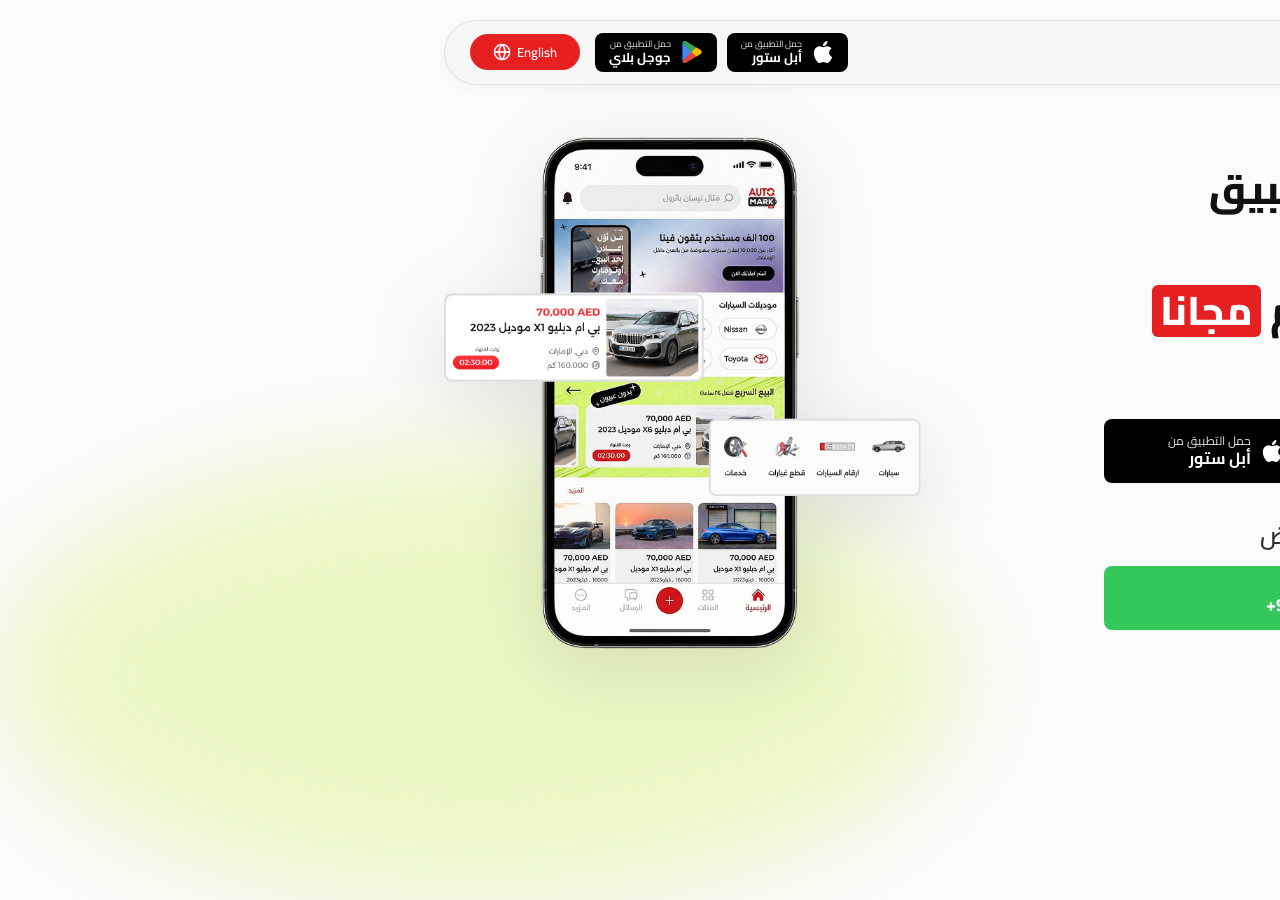
==== index.html @ 27176b1c "Landing-finsh" ====
<!doctype html>
<html lang="ar" dir="rtl">
  <head>
    <meta charset="UTF-8" />
    <meta name="viewport" content="width=device-width, initial-scale=1.0" />
    <title>Auto-Mark Landing Page</title>
    <link rel="preconnect" href="https://fonts.googleapis.com" />
    <link rel="preconnect" href="https://fonts.gstatic.com" crossorigin />
    <link rel="preconnect" href="https://fonts.googleapis.com" />
    <link rel="preconnect" href="https://fonts.gstatic.com" crossorigin />
    <link
      href="https://fonts.googleapis.com/css2?family=Cairo:wght@200..1000&display=swap"
      rel="stylesheet"
    />
    <link rel="stylesheet" href="assets/Css/index.css" />
  </head>
  <body>
    <div class="glow-blob"></div>

    <div class="app-wrapper">
      <!-- <button
        class="lang-switcher lang-switcher-mobile hide-on-desktop"
        onclick="toggleLanguage()"
      >
        <span id="lang-text" class="lang-text" data-ar="English" data-en="عربي"
          >English</span
        >
        <img src="assets/Icons/Encapsulated Group.svg" alt="Language Icon" />
      </button> -->
      <header class="navbar fade-in-down">
        <div class="nav-brand-container">
          <div class="nav-brand">
            <img
              src="assets/Images/Logo.png"
              alt="Auto-Mark Logo"
              class="brand-logo"
            />
          </div>

          <div class="nav-brand-text hide-on-mobile">
            <span class="text1 lang-text" data-ar="تطبيق" data-en="App"
              >تطبيق</span
            >
            <span class="text2 lang-text" data-ar="اوتومارك" data-en="AutoMark">
              اوتومارك
            </span>
          </div>
        </div>
        <div class="nav-actions">
          <div class="nav-store-btns">
            <a
              href="https://apps.apple.com/eg/app/automark-%D8%A7%D9%88%D8%AA%D9%88%D9%85%D8%A7%D8%B1%D9%83/id6473959588?l=ar"
              class="store-btn black-btn apple-btn"
              target="_blank"
            >
              <img
                src="assets/Icons/Apple.svg"
                alt="Apple Store"
                class="store-icon"
              />
              <div class="store-btn-text">
                <span
                  class="small-text lang-text"
                  data-ar="حمل التطبيق من"
                  data-en="Download on the"
                  >حمل التطبيق من</span
                >
                <span
                  class="large-text lang-text"
                  data-ar="أبل ستور"
                  data-en="App Store"
                  >أبل ستور</span
                >
              </div>
            </a>
            <a
              href="https://play.google.com/store/apps/details?id=com.secItDevelopers.auto_mark_app"
              class="store-btn black-btn google-btn"
              target="_blank"
            >
              <img
                src="assets/Icons/Playstore.svg"
                alt="Google Play"
                class="store-icon"
              />
              <div class="store-btn-text">
                <span
                  class="small-text lang-text"
                  data-ar="حمل التطبيق من"
                  data-en="GET IT ON"
                  >حمل التطبيق من</span
                >
                <span
                  class="large-text lang-text"
                  data-ar="جوجل بلاي"
                  data-en="Google Play"
                  >جوجل بلاي</span
                >
              </div>
            </a>
          </div>
          <div class="lang-switcher-container">
            <button class="lang-switcher" onclick="toggleLanguage()">
              <span class="lang-switcher-text">English</span>
              <img
                src="assets/Icons/globe.png"
                alt="Language Icon"
                class="lang-switcher-icon"
              />
            </button>
          </div>
        </div>
      </header>

      <main class="hero">
        <div class="hero-text-content">
          <h1 class="hero-title fade-in-up delay-1">
            <span
              class="lang-text"
              data-ar="انشر إعلانك في تطبيق أوتومارك"
              data-en="Post your ad on AutoMark"
              >انشر إعلانك في تطبيق أوتومارك</span
            >
            <br />
            <span
              class="lang-text"
              data-ar="وينزل في أنستجرام "
              data-en="and get it shared on Instagram for "
              >وينزل في أنستجرام
            </span>
            <span class="highlight lang-text" data-ar="مجانا" data-en="free"
              >مجانا</span
            >
          </h1>

          <div class="dealer-section">
            <p
              class="dealer-text lang-text fade-in-up delay-4"
              data-ar="حمل التطبيق الان"
              data-en="Download the app now"
            >
              حمل التطبيق الان
            </p>

            <div class="hero-store-btns fade-in-up delay-3">
              <a
                href="https://apps.apple.com/eg/app/automark-%D8%A7%D9%88%D8%AA%D9%88%D9%85%D8%A7%D8%B1%D9%83/id6473959588?l=ar"
                class="store-btn hero-store-btn black-btn apple-btn"
                target="_blank"
              >
                <img
                  src="assets/Icons/Apple.svg"
                  alt="Apple Store"
                  class="store-icon"
                />
                <div class="store-btn-text">
                  <span
                    class="small-text lang-text"
                    data-ar="حمل التطبيق من"
                    data-en="Download on the"
                    >حمل التطبيق من</span
                  >
                  <span
                    class="large-text lang-text"
                    data-ar="أبل ستور"
                    data-en="App Store"
                    >أبل ستور</span
                  >
                </div>
              </a>
              <a
                href="https://play.google.com/store/apps/details?id=com.secItDevelopers.auto_mark_app"
                class="store-btn hero-store-btn black-btn google-btn"
                target="_blank"
              >
                <img
                  src="assets/Icons/Playstore.svg"
                  alt="Google Play"
                  class="store-icon"
                />
                <div class="store-btn-text">
                  <span
                    class="small-text lang-text"
                    data-ar="حمل التطبيق من"
                    data-en="GET IT ON"
                    >حمل التطبيق من</span
                  >
                  <span
                    class="large-text lang-text"
                    data-ar="جوجل بلاي"
                    data-en="Google Play"
                    >جوجل بلاي</span
                  >
                </div>
              </a>
            </div>
          </div>

          <div class="dealer-section">
            <p
              class="dealer-text lang-text fade-in-up delay-4"
              data-ar="وللاشتراك في باقة التجار والمعارض"
              data-en="To subscribe to the dealers and showrooms"
            >
              وللاشتراك في باقة التجار والمعارض
            </p>

            <a
              href="https://wa.me/971543322210"
              class="whatsapp-btn fade-in-up delay-5"
              target="_blank"
            >
              <img
                src="assets/Icons/whatsapp.svg"
                alt="WhatsApp"
                class="wa-icon"
              />
              <div class="store-btn-text wa-text-container">
                <span
                  class="small-text lang-text"
                  data-ar="واتساب فقط"
                  data-en="WhatsApp Only"
                  >واتساب فقط</span
                >
                <span
                  class="large-text lang-text"
                  data-ar="+971 54 332 2210"
                  data-en="+971 54 332 2210"
                  dir="ltr"
                  >+971 54 332 2210</span
                >
              </div>
            </a>
          </div>
        </div>

        <div class="hero-image-container">
          <img
            src="assets/Images/App.png"
            alt="Auto-Mark App"
            class="app-image lang-img"
            data-ar="assets/Images/App.png"
            data-en="assets/Images/App-en.png"
          />
        </div>
      </main>
    </div>

    <script>
      let currentLang = "ar";

      function toggleLanguage() {
        setLanguage(currentLang === "ar" ? "en" : "ar");
      }

      function setLanguage(lang) {
        currentLang = lang;
        document.documentElement.setAttribute("lang", currentLang);
        document.documentElement.setAttribute(
          "dir",
          currentLang === "ar" ? "rtl" : "ltr",
        );

        // Update toggle button text (show the OTHER language name)
        const btnText = document.querySelector(".lang-switcher-text");
        if (btnText) {
          btnText.textContent = currentLang === "ar" ? "English" : "عربي";
        }

        document.querySelectorAll(".lang-text").forEach((el) => {
          el.textContent = el.getAttribute(`data-${currentLang}`);
        });

        document.querySelectorAll(".lang-img").forEach((el) => {
          el.src = el.getAttribute(`data-${currentLang}`);
        });
      }
    </script>
  </body>
</html>
---- assets/Css/index.css ----
* {
  box-sizing: border-box;
  margin: 0;
  padding: 0;
}
body {
  font-family: "Cairo", sans-serif;
  font-optical-sizing: auto;
  font-weight: 400;
  font-style: normal;
  color: #111;
  background-color: #fafbfb;
  position: relative;
  overflow-x: hidden;
  min-height: 100vh;
  /* overflow: hidden; */
}

.glow-blob {
  position: absolute;
  width: 75vw;
  height: 50vh;
  background: #d7f37966;
  bottom: 0;
  z-index: -1;
  border-radius: 50%;
  filter: blur(50px);
}

html[dir="rtl"] .glow-blob {
  left: -30%;
  right: auto;
}
html[dir="ltr"] .glow-blob {
  right: -30%;
  left: auto;
}

.app-wrapper {
  max-width: 1200px;
  margin: 0 auto;
  padding: 20px;
}

/* Navbar */
.navbar {
  display: flex;
  justify-content: space-between;
  align-items: center;
  background: #f6f6f6;
  border: 1px solid #e1e1e1;
  padding: 10px 25px;
  border-radius: 50px;
  box-shadow: 0 4px 15px rgba(0, 0, 0, 0.04);
  margin-bottom: 50px;
}

.nav-brand-container {
  display: flex;
  align-items: center;
  gap: 10px;
}
.nav-brand-text {
  display: flex;
  flex-direction: column;
  align-items: flex-start;
}
.nav-brand-text .text1 {
  font-size: 10px;
  font-weight: 700;
  color: #444;
}
.nav-brand-text .text2 {
  margin-top: -6px;
  font-size: 16px;
  font-weight: 700;
  color: #111;
}

.brand-logo {
  height: 35px;
  width: auto;
  display: block;
}
.nav-actions {
  display: flex;
  align-items: center;
  gap: 15px;
}
.nav-store-btns {
  display: flex;
  gap: 10px;
}
.lang-switcher-container {
  display: flex;
  align-items: center;
}
.lang-switcher {
  display: flex;
  align-items: center;
  justify-content: center;
  gap: 6px;
  background-color: #e62020;
  border: none;
  color: #fff;
  padding: 6px 14px;
  border-radius: 20px;
  cursor: pointer;
  font-family: inherit;
  font-size: 13px;
  font-weight: 600;
  transition: background 0.2s;
  width: 110px;
  height: 36px;
}
.lang-switcher-icon {
  width: 18px;
  height: 18px;
}
.lang-switcher:hover {
  background-color: rgba(230, 32, 32, 0.85);
}
.lang-switcher:focus {
  outline: none;
}

/* Store Buttons */
.store-btn.black-btn {
  background: black;
  color: white;
  display: flex;
  align-items: center;
  padding: 6px 14px;
  border-radius: 8px;
  text-decoration: none;
  gap: 10px;
  transition: transform 0.2s;
}
.store-btn.black-btn:hover {
  transform: translateY(-2px);
}
.store-icon {
  width: 22px;
  height: 22px;
}
.store-btn-text {
  display: flex;
  flex-direction: column;
  align-items: flex-start;
}
.store-btn-text .small-text {
  font-size: 9px;
  line-height: 1.2;
  opacity: 0.9;
}
.store-btn-text .large-text {
  font-size: 13px;
  font-weight: 700;
  line-height: 1.2;
}

/* Hero Section */
.hero {
  display: flex;
  flex-direction: row;
  align-items: center;
  justify-content: space-between;
  gap: 40px;
}
.hero-text-content {
  flex: 1;
  max-width: 500px;
}
.hero-image-container {
  flex: 1;
  display: flex;
  flex-direction: column;
  justify-content: center;
  align-items: flex-end; /* This pushes item to the far side based on dir property (left in RTL, right in LTR) */
  position: relative;
}
.app-image {
  max-width: 100%;
  height: 520px !important;
  object-fit: contain;
  filter: drop-shadow(0 20px 40px rgba(0, 0, 0, 0.1));
  animation: floatImage 4s ease-in-out infinite;
}

@keyframes floatImage {
  0% {
    transform: translateY(0);
  }
  50% {
    transform: translateY(-20px);
  }
  100% {
    transform: translateY(0);
  }
}

.hero-title {
  font-size: 40px;
  font-weight: 800;
  line-height: 1.5;
  margin-bottom: 25px;
  color: #111;
}
.highlight {
  background-color: #e62020;
  color: white;
  padding: 2px 8px;
  border-radius: 6px;
  display: inline-block;
  line-height: 1.2;
  margin-top: 5px;
}
.hero-subtitle {
  font-size: 18px;
  font-weight: 700;
  margin-bottom: 20px;
  color: #222;
}

.dealer-section {
  width: 100%;
}

.hero-store-btns {
  display: flex;
  gap: 15px;
  margin-bottom: 30px;
  width: 100%;
}

/* Specific Store Button Order for Hero based on language visually right/left */

.hero-store-btns .hero-store-btn {
  width: 100%;
  padding: 12px 30px;
  display: flex;
  align-items: center;
  justify-content: center;
  font-size: 20px !important;
  height: 64px;
}

.hero-store-btns .hero-store-btn .store-btn-text .small-text {
  font-size: 12px !important;
}

.hero-store-btns .hero-store-btn .store-btn-text .large-text {
  font-size: 16px !important;
}

.hero-store-btns .apple-btn {
  order: 1;
}
.hero-store-btns .google-btn {
  order: 2;
}
html[dir="rtl"] .hero-store-btns .google-btn {
  order: 1;
}
html[dir="rtl"] .hero-store-btns .apple-btn {
  order: 2;
}

.dealer-text {
  font-size: 24px;
  font-weight: 600;
  margin-bottom: 8px;
  color: #333;
}
.whatsapp-btn {
  display: flex;
  align-items: center;
  justify-content: center;
  background-color: #34c759;
  color: white;
  text-decoration: none;
  padding: 12px 30px;
  border-radius: 8px;
  gap: 10px;
  width: 100%;
  height: 64px;
  transition: background-color 0.2s;
}
.whatsapp-btn:hover {
  background-color: #2eb14e;
}
.wa-icon {
  width: 24px;
  height: 24px;
}

.wa-text-container {
  display: flex;
  flex-direction: column;
  align-items: flex-start;
}
.wa-text-container .small-text {
  font-size: 12px;
  line-height: 1.2;
  opacity: 0.9;
}
.wa-text-container .large-text {
  font-size: 18px;
  font-weight: 800;
  line-height: 1.2;
}

.show-on-mobile {
  display: none;
}

/* Animations */
@keyframes fadeInUp {
  from {
    opacity: 0;
    transform: translateY(20px);
  }
  to {
    opacity: 1;
    transform: translateY(0);
  }
}

.fade-in-up {
  opacity: 0;
  animation: fadeInUp 0.8s ease-out forwards;
}

@keyframes fadeInDown {
  from {
    opacity: 0;
    transform: translateY(-20px);
  }
  to {
    opacity: 1;
    transform: translateY(0);
  }
}

.fade-in-down {
  opacity: 0;
  animation: fadeInDown 0.8s ease-out forwards;
}

.delay-1 {
  animation-delay: 0.2s;
}
.delay-2 {
  animation-delay: 0.4s;
}
.delay-3 {
  animation-delay: 0.6s;
}
.delay-4 {
  animation-delay: 0.8s;
}
.delay-5 {
  animation-delay: 1s;
}

/* Responsiveness for Mobile */
@media (max-width: 850px) {
  .hide-on-mobile {
    display: none !important;
  }
  .show-on-mobile {
    display: flex;
  }

  .app-wrapper {
    display: flex;
    flex-direction: column;
  }

  .nav-actions {
    gap: 8px;
  }

  .lang-switcher {
    font-size: 11px;
    border-radius: 10px;
    width: 85px;
    height: 28px;
    padding: 2px 8px;
    gap: 4px;
  }

  .lang-switcher-icon {
    width: 14px;
    height: 14px;
  }

  .navbar {
    background: #f6f6f6;
    border: 1px solid #e1e1e1;
    padding: 8px 12px;
    border-radius: 12px;
    margin-bottom: 25px;
    box-shadow: 0 4px 15px rgba(0, 0, 0, 0.04);
  }

  .nav-store-btns {
    gap: 6px;
  }

  .nav-store-btns .store-btn.black-btn {
    padding: 6px 8px;
    gap: 5px;
    border-radius: 6px;
  }

  .nav-store-btns .store-icon {
    width: 16px;
    height: 16px;
  }

  .nav-store-btns .store-btn-text .small-text {
    font-size: 6px;
  }

  .nav-store-btns .store-btn-text .large-text {
    font-size: 9px;
  }

  .brand-logo {
    height: 24px;
  }

  .nav-brand-text .text1 {
    font-size: 8px;
  }

  .nav-brand-text .text2 {
    font-size: 11px;
    margin-top: -3px;
  }

  .nav-brand-container {
    gap: 6px;
  }

  .hero {
    flex-direction: column-reverse;
    text-align: center;
    gap: 20px;
  }
  .hero-text-content {
    display: flex;
    flex-direction: column;
    align-items: center;
  }

  .mobile-top-store-btns {
    display: flex;
    gap: 15px;
    margin-bottom: 20px;
    z-index: 10;
    position: relative;
  }

  .hero-title {
    font-size: 22px;
    line-height: 1.5;
  }

  .dealer-text {
    font-size: 16px;
  }

  .hero-store-btns {
    justify-content: center;
    gap: 12px;
    margin-bottom: 10px;
    width: 100%;
  }

  .hero-store-btns .hero-store-btn {
    padding: 13px 20px;
    height: 56px;
    flex: 1;
  }

  .hero-store-btns .hero-store-btn .store-icon {
    width: 22px;
    height: 22px;
  }

  .hero-store-btns .hero-store-btn .store-btn-text .small-text {
    font-size: 9px !important;
  }

  .hero-store-btns .hero-store-btn .store-btn-text .large-text {
    font-size: 13px !important;
  }

  .whatsapp-btn {
    width: 100%;
    max-width: none;
    height: 56px;
    padding: 13px 20px;
    font-size: 16px;
  }

  .wa-text-container .small-text {
    font-size: 9px;
  }

  .wa-text-container .large-text {
    font-size: 18px;
  }

  .glow-blob {
    width: 100vw;
    height: 50vh;
    top: 20%;
    transform: translateY(-50%);
    bottom: 0;
  }
  html[dir="rtl"] .glow-blob {
    left: 50%;
    right: auto;
    transform: translateX(-50%);
  }
  html[dir="ltr"] .glow-blob {
    left: 50%;
    right: auto;
    transform: translateX(-50%);
  }

  .app-image {
    height: 280px !important;
  }
}

@media (min-width: 851px) {
  .hide-on-desktop {
    display: none !important;
  }
}
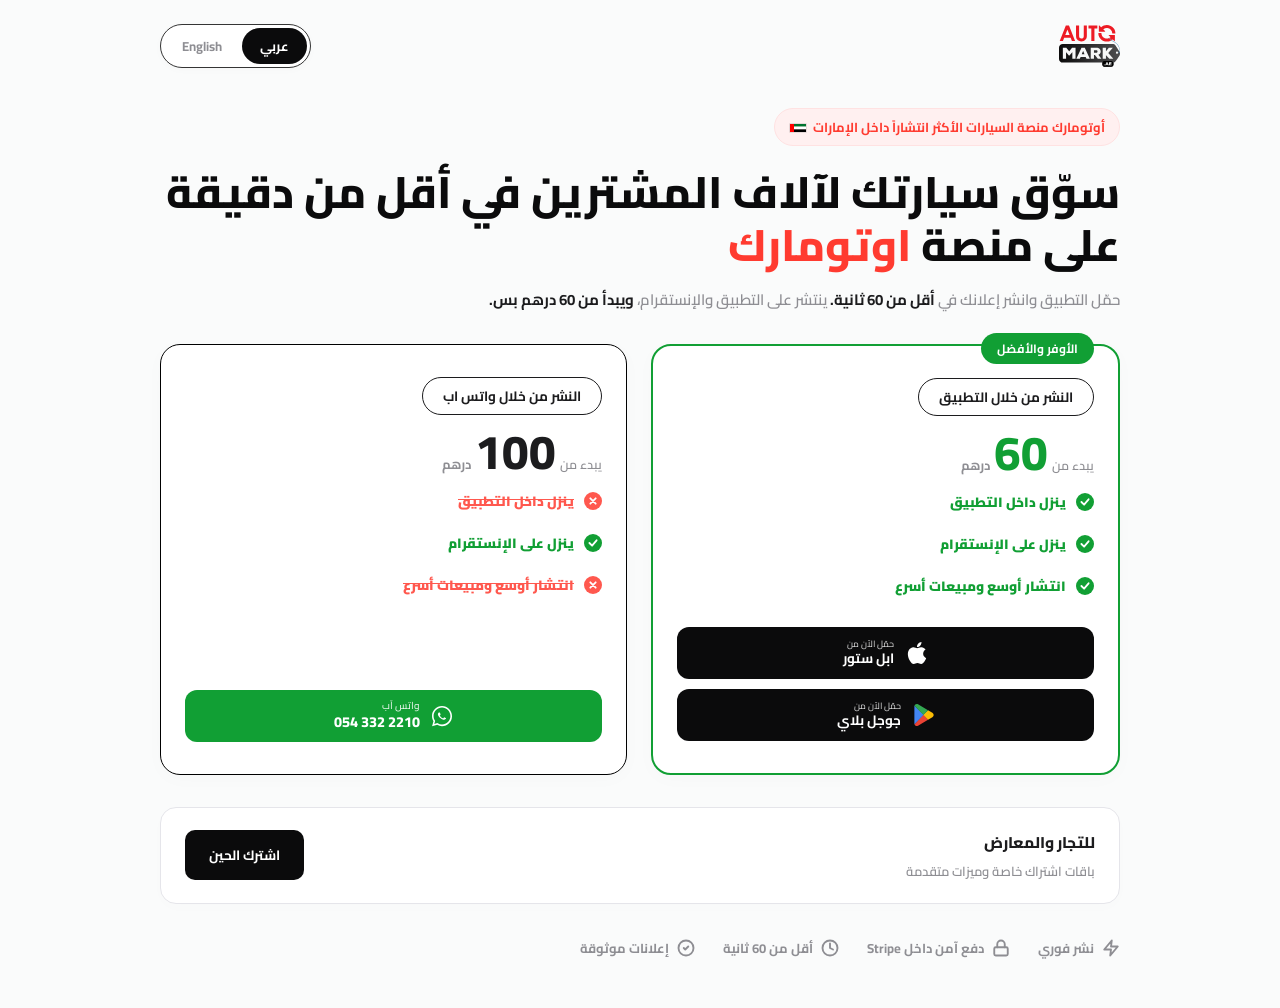
==== commit 72c98239: "New landing Page" ====
--- a/index.html
+++ b/index.html
@@ -1,280 +1,314 @@
 <!doctype html>
 <html lang="ar" dir="rtl">
-  <head>
-    <meta charset="UTF-8" />
-    <meta name="viewport" content="width=device-width, initial-scale=1.0" />
-    <title>Auto-Mark Landing Page</title>
-    <link rel="preconnect" href="https://fonts.googleapis.com" />
-    <link rel="preconnect" href="https://fonts.gstatic.com" crossorigin />
-    <link rel="preconnect" href="https://fonts.googleapis.com" />
-    <link rel="preconnect" href="https://fonts.gstatic.com" crossorigin />
-    <link
-      href="https://fonts.googleapis.com/css2?family=Cairo:wght@200..1000&display=swap"
-      rel="stylesheet"
-    />
-    <link rel="stylesheet" href="assets/Css/index.css" />
-  </head>
-  <body>
-    <div class="glow-blob"></div>
-
-    <div class="app-wrapper">
-      <!-- <button
-        class="lang-switcher lang-switcher-mobile hide-on-desktop"
-        onclick="toggleLanguage()"
-      >
-        <span id="lang-text" class="lang-text" data-ar="English" data-en="عربي"
-          >English</span
-        >
-        <img src="assets/Icons/Encapsulated Group.svg" alt="Language Icon" />
-      </button> -->
-      <header class="navbar fade-in-down">
-        <div class="nav-brand-container">
-          <div class="nav-brand">
-            <img
-              src="assets/Images/Logo.png"
-              alt="Auto-Mark Logo"
-              class="brand-logo"
-            />
-          </div>
-
-          <div class="nav-brand-text hide-on-mobile">
-            <span class="text1 lang-text" data-ar="تطبيق" data-en="App"
-              >تطبيق</span
-            >
-            <span class="text2 lang-text" data-ar="اوتومارك" data-en="AutoMark">
-              اوتومارك
-            </span>
-          </div>
-        </div>
-        <div class="nav-actions">
-          <div class="nav-store-btns">
-            <a
-              href="https://apps.apple.com/eg/app/automark-%D8%A7%D9%88%D8%AA%D9%88%D9%85%D8%A7%D8%B1%D9%83/id6473959588?l=ar"
-              class="store-btn black-btn apple-btn"
-              target="_blank"
-            >
-              <img
-                src="assets/Icons/Apple.svg"
-                alt="Apple Store"
-                class="store-icon"
-              />
+
+<head>
+  <meta charset="UTF-8" />
+  <meta name="viewport" content="width=device-width, initial-scale=1.0" />
+  <title>Auto-Mark Landing Page</title>
+  <link rel="preconnect" href="https://fonts.googleapis.com" />
+  <link rel="preconnect" href="https://fonts.gstatic.com" crossorigin />
+  <link href="https://fonts.googleapis.com/css2?family=Cairo:wght@200..1000&display=swap" rel="stylesheet" />
+  <link rel="stylesheet" href="assets/Css/index.v2.css" />
+</head>
+
+<body>
+  <div class="app-wrapper">
+
+    <!-- Header -->
+    <header class="navbar">
+      <div class="nav-brand">
+        <img src="assets/Icons/logo.svg" alt="Auto-Mark Logo" class="brand-logo" />
+      </div>
+      <div class="lang-switcher-capsule">
+        <button id="btn-ar" class="lang-btn active" onclick="setLanguage('ar')">عربي</button>
+        <button id="btn-en" class="lang-btn" onclick="setLanguage('en')">English</button>
+      </div>
+    </header>
+
+    <!-- Main Content -->
+    <main class="hero">
+      <!-- Tagline Badge -->
+      <div class="tagline-badge">
+        <span class="lang-text" data-ar="أوتومارك منصة السيارات الأكثر انتشاراً داخل الإمارات"
+          data-en="AutoMark: The most popular car platform in the UAE">
+          أوتومارك منصة السيارات الأكثر انتشاراً داخل الإمارات
+        </span>
+        <span class="tagline-emoji"
+          style="display: inline-flex; align-items: center; justify-content: center; width: 18px; height: 10px; margin-top: 1px;">
+          <svg width="18" height="10" viewBox="0 0 20 10" fill="none" xmlns="http://www.w3.org/2000/svg"
+            style="border: 0.5px solid rgba(0,0,0,0.1); border-radius: 1px;">
+            <rect x="0" y="0" width="5" height="10" fill="#FF0000" />
+            <rect x="5" y="0" width="15" height="3.33" fill="#00732F" />
+            <rect x="5" y="3.33" width="15" height="3.34" fill="#FFFFFF" />
+            <rect x="5" y="6.67" width="15" height="3.33" fill="#000000" />
+          </svg>
+        </span>
+
+      </div>
+
+      <!-- Title -->
+      <h1 class="hero-title lang-html"
+        data-ar="سوّق سيارتك لآلاف المشترين في أقل من دقيقة على منصة <span class='highlight'>اوتومارك</span>"
+        data-en="Market your car to thousands of buyers in less than a minute on <span class='highlight'>AutoMark</span>">
+        سوّق سيارتك لآلاف المشترين في أقل من دقيقة على منصة <span class="highlight">اوتومارك</span>
+      </h1>
+
+      <!-- Subtitle -->
+      <p class="hero-subtitle lang-html"
+        data-ar="حمّل التطبيق وانشر إعلانك في <strong>أقل من 60 ثانية.</strong> ينتشر على التطبيق والإنستقرام، <strong>ويبدأ من 60 درهم بس.</strong>"
+        data-en="Download the app and post your ad in <strong>less than 60 seconds.</strong> Shared on the app & Instagram, <strong>starts from only 60 AED.</strong>">
+        حمّل التطبيق وانشر إعلانك في <strong>أقل من 60 ثانية.</strong> ينتشر على التطبيق والإنستقرام، <strong>ويبدأ من
+          60 درهم بس.</strong>
+      </p>
+    </main>
+
+    <!-- Pricing Cards Section -->
+    <section class="cards-container">
+
+      <!-- Pricing Card 1: App Posting -->
+      <div class="pricing-card card-app">
+        <div class="card-badge lang-text" data-ar="الأوفر والأفضل" data-en="Best Value">الأوفر والأفضل</div>
+
+        <div class="card-title-pill lang-text" data-ar="النشر من خلال التطبيق" data-en="Post via App">
+          النشر من خلال التطبيق
+        </div>
+
+        <div class="price-section">
+          <span class="price-starts lang-text" data-ar="يبدء من" data-en="Starts from">يبدء من</span>
+          <span class="price-value price-app">60</span>
+          <span class="price-currency lang-text" data-ar="درهم" data-en="AED">درهم</span>
+        </div>
+
+        <ul class="features-list">
+          <li class="feature-item ">
+            <span class="feature-icon">
+              <svg width="18" height="18" viewBox="0 0 20 20" fill="none" xmlns="http://www.w3.org/2000/svg">
+                <circle cx="10" cy="10" r="10" fill="#119F34" />
+                <path d="M6 10L9 13L14 7" stroke="white" stroke-width="2" stroke-linecap="round"
+                  stroke-linejoin="round" />
+              </svg>
+            </span>
+            <span class="lang-text" data-ar="ينزل داخل التطبيق" data-en="Published inside the app">ينزل داخل
+              التطبيق</span>
+          </li>
+          <li class="feature-item ">
+            <span class="feature-icon">
+              <svg width="18" height="18" viewBox="0 0 20 20" fill="none" xmlns="http://www.w3.org/2000/svg">
+                <circle cx="10" cy="10" r="10" fill="#119F34" />
+                <path d="M6 10L9 13L14 7" stroke="white" stroke-width="2" stroke-linecap="round"
+                  stroke-linejoin="round" />
+              </svg>
+            </span>
+            <span class="lang-text enable" data-ar="ينزل على الإنستقرام" data-en="Shared on Instagram">ينزل
+              على
+              الإنستقرام</span>
+          </li>
+          <li class="feature-item">
+            <span class="feature-icon">
+              <svg width="18" height="18" viewBox="0 0 20 20" fill="none" xmlns="http://www.w3.org/2000/svg">
+                <circle cx="10" cy="10" r="10" fill="#119F34" />
+                <path d="M6 10L9 13L14 7" stroke="white" stroke-width="2" stroke-linecap="round"
+                  stroke-linejoin="round" />
+              </svg>
+            </span>
+            <span class="lang-text" data-ar="انتشار أوسع ومبيعات أسرع" data-en="Wider reach & faster sales">انتشار أوسع
+              ومبيعات أسرع</span>
+          </li>
+        </ul>
+
+        <div class="card-actions">
+          <div class="store-btn-group">
+            <a href="https://apps.apple.com/eg/app/automark-%D8%A7%D9%88%D8%AA%D9%88%D9%85%D8%A7%D8%B1%D9%83/id6473959588?l=ar"
+              class="store-download-btn" target="_blank">
+              <img src="assets/Icons/Apple.svg" alt="Apple Store" class="store-btn-icon" />
               <div class="store-btn-text">
-                <span
-                  class="small-text lang-text"
-                  data-ar="حمل التطبيق من"
-                  data-en="Download on the"
-                  >حمل التطبيق من</span
-                >
-                <span
-                  class="large-text lang-text"
-                  data-ar="أبل ستور"
-                  data-en="App Store"
-                  >أبل ستور</span
-                >
+                <span class="small-text lang-text" data-ar="حمّل الآن من" data-en="Download on the">حمّل الآن من</span>
+                <span class="large-text lang-text" data-ar="ابل ستور" data-en="App Store">ابل ستور</span>
               </div>
             </a>
-            <a
-              href="https://play.google.com/store/apps/details?id=com.secItDevelopers.auto_mark_app"
-              class="store-btn black-btn google-btn"
-              target="_blank"
-            >
-              <img
-                src="assets/Icons/Playstore.svg"
-                alt="Google Play"
-                class="store-icon"
-              />
+            <a href="https://play.google.com/store/apps/details?id=com.secItDevelopers.auto_mark_app"
+              class="store-download-btn" target="_blank">
+              <img src="assets/Icons/Playstore.svg" alt="Google Play" class="store-btn-icon" />
               <div class="store-btn-text">
-                <span
-                  class="small-text lang-text"
-                  data-ar="حمل التطبيق من"
-                  data-en="GET IT ON"
-                  >حمل التطبيق من</span
-                >
-                <span
-                  class="large-text lang-text"
-                  data-ar="جوجل بلاي"
-                  data-en="Google Play"
-                  >جوجل بلاي</span
-                >
+                <span class="small-text lang-text" data-ar="حمّل الآن من" data-en="GET IT ON">حمّل الآن من</span>
+                <span class="large-text lang-text" data-ar="جوجل بلاي" data-en="Google Play">جوجل بلاي</span>
               </div>
             </a>
           </div>
-          <div class="lang-switcher-container">
-            <button class="lang-switcher" onclick="toggleLanguage()">
-              <span class="lang-switcher-text">English</span>
-              <img
-                src="assets/Icons/globe.png"
-                alt="Language Icon"
-                class="lang-switcher-icon"
-              />
-            </button>
-          </div>
-        </div>
-      </header>
-
-      <main class="hero">
-        <div class="hero-text-content">
-          <h1 class="hero-title fade-in-up delay-1">
-            <span
-              class="lang-text"
-              data-ar="انشر إعلانك في تطبيق أوتومارك"
-              data-en="Post your ad on AutoMark"
-              >انشر إعلانك في تطبيق أوتومارك</span
-            >
-            <br />
-            <span
-              class="lang-text"
-              data-ar="وينزل في أنستجرام "
-              data-en="and get it shared on Instagram for "
-              >وينزل في أنستجرام
-            </span>
-            <span class="highlight lang-text" data-ar="مجانا" data-en="free"
-              >مجانا</span
-            >
-          </h1>
-
-          <div class="dealer-section">
-            <p
-              class="dealer-text lang-text fade-in-up delay-4"
-              data-ar="حمل التطبيق الان"
-              data-en="Download the app now"
-            >
-              حمل التطبيق الان
-            </p>
-
-            <div class="hero-store-btns fade-in-up delay-3">
-              <a
-                href="https://apps.apple.com/eg/app/automark-%D8%A7%D9%88%D8%AA%D9%88%D9%85%D8%A7%D8%B1%D9%83/id6473959588?l=ar"
-                class="store-btn hero-store-btn black-btn apple-btn"
-                target="_blank"
-              >
-                <img
-                  src="assets/Icons/Apple.svg"
-                  alt="Apple Store"
-                  class="store-icon"
-                />
-                <div class="store-btn-text">
-                  <span
-                    class="small-text lang-text"
-                    data-ar="حمل التطبيق من"
-                    data-en="Download on the"
-                    >حمل التطبيق من</span
-                  >
-                  <span
-                    class="large-text lang-text"
-                    data-ar="أبل ستور"
-                    data-en="App Store"
-                    >أبل ستور</span
-                  >
-                </div>
-              </a>
-              <a
-                href="https://play.google.com/store/apps/details?id=com.secItDevelopers.auto_mark_app"
-                class="store-btn hero-store-btn black-btn google-btn"
-                target="_blank"
-              >
-                <img
-                  src="assets/Icons/Playstore.svg"
-                  alt="Google Play"
-                  class="store-icon"
-                />
-                <div class="store-btn-text">
-                  <span
-                    class="small-text lang-text"
-                    data-ar="حمل التطبيق من"
-                    data-en="GET IT ON"
-                    >حمل التطبيق من</span
-                  >
-                  <span
-                    class="large-text lang-text"
-                    data-ar="جوجل بلاي"
-                    data-en="Google Play"
-                    >جوجل بلاي</span
-                  >
-                </div>
-              </a>
+        </div>
+      </div>
+
+      <!-- Pricing Card 2: WhatsApp Posting -->
+      <div class="pricing-card card-whatsapp">
+        <div class="card-title-pill lang-text" data-ar="النشر من خلال واتس اب" data-en="Post via WhatsApp">
+          النشر من خلال واتس اب
+        </div>
+
+        <div class="price-section">
+          <span class="price-starts lang-text" data-ar="يبدء من" data-en="Starts from">يبدء من</span>
+          <span class="price-value price-whatsapp">100</span>
+          <span class="price-currency lang-text" data-ar="درهم" data-en="AED">درهم</span>
+        </div>
+
+        <ul class="features-list">
+          <li class="feature-item disabled">
+            <span class="feature-icon">
+              <svg width="18" height="18" viewBox="0 0 20 20" fill="none" xmlns="http://www.w3.org/2000/svg">
+                <circle cx="10" cy="10" r="10" fill="#FF3B30" />
+                <path d="M7 7L13 13M13 7L7 13" stroke="white" stroke-width="2" stroke-linecap="round"
+                  stroke-linejoin="round" />
+              </svg>
+            </span>
+            <span class="lang-text" data-ar="ينزل داخل التطبيق" data-en="Published inside the app">ينزل داخل
+              التطبيق</span>
+          </li>
+          <li class="feature-item">
+            <span class="feature-icon">
+              <svg width="18" height="18" viewBox="0 0 20 20" fill="none" xmlns="http://www.w3.org/2000/svg">
+                <circle cx="10" cy="10" r="10" fill="#119F34" />
+                <path d="M6 10L9 13L14 7" stroke="white" stroke-width="2" stroke-linecap="round"
+                  stroke-linejoin="round" />
+              </svg>
+            </span>
+            <span class="lang-text" data-ar="ينزل على الإنستقرام" data-en="Shared on Instagram">ينزل على
+              الإنستقرام</span>
+          </li>
+          <li class="feature-item disabled">
+            <span class="feature-icon">
+              <svg width="18" height="18" viewBox="0 0 20 20" fill="none" xmlns="http://www.w3.org/2000/svg">
+                <circle cx="10" cy="10" r="10" fill="#FF3B30" />
+                <path d="M7 7L13 13M13 7L7 13" stroke="white" stroke-width="2" stroke-linecap="round"
+                  stroke-linejoin="round" />
+              </svg>
+            </span>
+            <span class="lang-text" data-ar="انتشار أوسع ومبيعات أسرع" data-en="Wider reach & faster sales">انتشار أوسع
+              ومبيعات أسرع</span>
+          </li>
+        </ul>
+
+        <div class="card-actions">
+          <a href="https://wa.me/971543322210" class="whatsapp-action-btn" target="_blank">
+            <svg class="whatsapp-icon" viewBox="0 0 24 24" fill="none" xmlns="http://www.w3.org/2000/svg">
+              <path
+                d="M12.004 2C6.48 2 2 6.48 2 12.004C2 13.908 2.532 15.684 3.456 17.208L2.084 22.2L7.26 20.856C8.688 21.696 10.308 22.188 12.004 22.188C17.528 22.188 22.008 17.708 22.008 12.184C22 6.48 17.528 2 12.004 2ZM12.004 20.52C10.452 20.52 8.976 20.088 7.692 19.308L7.38 19.116L4.308 19.92L5.124 16.92L4.92 16.596C4.056 15.228 3.588 13.632 3.588 12.004C3.588 7.356 7.368 3.576 12.004 3.576C16.64 3.576 20.42 7.356 20.42 12.004C20.42 16.652 16.64 20.52 12.004 20.52Z"
+                fill="white" />
+              <path
+                d="M15.86 14.1C15.644 14.004 14.6 13.488 14.408 13.416C14.216 13.344 14.072 13.308 13.94 13.512C13.808 13.716 13.412 14.172 13.292 14.304C13.172 14.436 13.052 14.46 12.836 14.352C12.62 14.244 11.924 14.016 11.1 13.284C10.452 12.708 10.02 11.988 9.888 11.772C9.756 11.556 9.876 11.436 9.984 11.328C10.08 11.232 10.2 11.1 10.308 10.968C10.416 10.836 10.452 10.74 10.524 10.596C10.596 10.452 10.56 10.332 10.512 10.224C10.464 10.116 10.08 9.168 9.92 8.784C9.764 8.412 9.608 8.46 9.488 8.46C9.38 8.46 9.248 8.448 9.116 8.448C8.984 8.448 8.768 8.496 8.588 8.688C8.408 8.88 7.904 9.348 7.904 10.308C7.904 11.268 8.6 12.192 8.696 12.324C8.792 12.456 10.052 14.4 12.008 15.228C13.964 16.056 13.964 15.78 14.324 15.744C14.684 15.708 15.724 15.144 15.94 14.544C16.156 13.944 16.156 13.428 15.86 14.1Z"
+                fill="white" />
+            </svg>
+            <div class="whatsapp-btn-text">
+              <span class="small-text lang-text" data-ar="واتس آب" data-en="WhatsApp">واتس آب</span>
+              <span class="large-text" dir="ltr">054 332 2210</span>
             </div>
-          </div>
-
-          <div class="dealer-section">
-            <p
-              class="dealer-text lang-text fade-in-up delay-4"
-              data-ar="وللاشتراك في باقة التجار والمعارض"
-              data-en="To subscribe to the dealers and showrooms"
-            >
-              وللاشتراك في باقة التجار والمعارض
-            </p>
-
-            <a
-              href="https://wa.me/971543322210"
-              class="whatsapp-btn fade-in-up delay-5"
-              target="_blank"
-            >
-              <img
-                src="assets/Icons/whatsapp.svg"
-                alt="WhatsApp"
-                class="wa-icon"
-              />
-              <div class="store-btn-text wa-text-container">
-                <span
-                  class="small-text lang-text"
-                  data-ar="واتساب فقط"
-                  data-en="WhatsApp Only"
-                  >واتساب فقط</span
-                >
-                <span
-                  class="large-text lang-text"
-                  data-ar="+971 54 332 2210"
-                  data-en="+971 54 332 2210"
-                  dir="ltr"
-                  >+971 54 332 2210</span
-                >
-              </div>
-            </a>
-          </div>
-        </div>
-
-        <div class="hero-image-container">
-          <img
-            src="assets/Images/App.png"
-            alt="Auto-Mark App"
-            class="app-image lang-img"
-            data-ar="assets/Images/App.png"
-            data-en="assets/Images/App-en.png"
-          />
-        </div>
-      </main>
-    </div>
-
-    <script>
-      let currentLang = "ar";
-
-      function toggleLanguage() {
-        setLanguage(currentLang === "ar" ? "en" : "ar");
+          </a>
+        </div>
+      </div>
+
+    </section>
+
+    <!-- Dealers & Showrooms Banner -->
+    <section class="dealers-banner">
+      <div class="dealers-text">
+        <span class="dealers-title lang-text" data-ar="للتجار والمعارض" data-en="Dealers & Showrooms">للتجار
+          والمعارض</span>
+        <span class="dealers-subtitle lang-text" data-ar="باقات اشتراك خاصة وميزات متقدمة"
+          data-en="Special subscription packages & advanced features">باقات اشتراك خاصة وميزات متقدمة</span>
+      </div>
+      <a href="https://wa.me/971543322210" class="dealers-btn lang-text" data-ar="اشترك الحين" data-en="Subscribe Now"
+        target="_blank">اشترك الحين</a>
+    </section>
+
+    <!-- Features Footer -->
+    <footer class="features-footer">
+      <div class="footer-item">
+        <span class="footer-icon">
+          <svg width="18" height="18" viewBox="0 0 24 24" fill="none" stroke="currentColor" stroke-width="2.5"
+            stroke-linecap="round" stroke-linejoin="round">
+            <polygon points="13 2 3 14 12 14 11 22 21 10 12 10 13 2" />
+          </svg>
+        </span>
+        <span class="lang-text" data-ar="نشر فوري" data-en="Instant Publishing">نشر فوري</span>
+      </div>
+
+      <div class="footer-item">
+        <span class="footer-icon">
+          <svg width="18" height="18" viewBox="0 0 24 24" fill="none" stroke="currentColor" stroke-width="2.5"
+            stroke-linecap="round" stroke-linejoin="round">
+            <rect x="3" y="11" width="18" height="11" rx="2" ry="2" />
+            <path d="M7 11V7a5 5 0 0 1 10 0v4" />
+          </svg>
+        </span>
+        <span class="lang-text" data-ar="دفع آمن داخل Stripe" data-en="Secure payment inside Stripe">دفع آمن داخل
+          Stripe</span>
+      </div>
+
+      <div class="footer-item">
+        <span class="footer-icon">
+          <svg width="18" height="18" viewBox="0 0 24 24" fill="none" stroke="currentColor" stroke-width="2.5"
+            stroke-linecap="round" stroke-linejoin="round">
+            <circle cx="12" cy="12" r="10" />
+            <polyline points="12 6 12 12 16 14" />
+          </svg>
+        </span>
+        <span class="lang-text" data-ar="أقل من 60 ثانية" data-en="Less than 60 seconds">أقل من 60 ثانية</span>
+      </div>
+
+      <div class="footer-item">
+        <span class="footer-icon">
+          <svg width="18" height="18" viewBox="0 0 24 24" fill="none" stroke="currentColor" stroke-width="2.5"
+            stroke-linecap="round" stroke-linejoin="round">
+            <path d="M12 22c5.523 0 10-4.477 10-10S17.523 2 12 2 2 6.477 2 12s4.477 10 10 10z" />
+            <path d="m9 12 2 2 4-4" />
+          </svg>
+        </span>
+        <span class="lang-text" data-ar="إعلانات موثوقة" data-en="Trusted Ads">إعلانات موثوقة</span>
+      </div>
+    </footer>
+
+  </div>
+
+  <!-- Language Toggle Script -->
+  <script>
+    let currentLang = "ar";
+
+    function setLanguage(lang) {
+      currentLang = lang;
+      document.documentElement.setAttribute("lang", currentLang);
+      document.documentElement.setAttribute(
+        "dir",
+        currentLang === "ar" ? "rtl" : "ltr",
+      );
+
+      // Update active class on buttons
+      const btnAr = document.getElementById("btn-ar");
+      const btnEn = document.getElementById("btn-en");
+      if (btnAr && btnEn) {
+        if (currentLang === "ar") {
+          btnAr.classList.add("active");
+          btnEn.classList.remove("active");
+        } else {
+          btnEn.classList.add("active");
+          btnAr.classList.remove("active");
+        }
       }
 
-      function setLanguage(lang) {
-        currentLang = lang;
-        document.documentElement.setAttribute("lang", currentLang);
-        document.documentElement.setAttribute(
-          "dir",
-          currentLang === "ar" ? "rtl" : "ltr",
-        );
-
-        // Update toggle button text (show the OTHER language name)
-        const btnText = document.querySelector(".lang-switcher-text");
-        if (btnText) {
-          btnText.textContent = currentLang === "ar" ? "English" : "عربي";
+      // Translate general text
+      document.querySelectorAll(".lang-text").forEach((el) => {
+        const val = el.getAttribute(`data-${currentLang}`);
+        if (val) {
+          el.textContent = val;
         }
-
-        document.querySelectorAll(".lang-text").forEach((el) => {
-          el.textContent = el.getAttribute(`data-${currentLang}`);
-        });
-
-        document.querySelectorAll(".lang-img").forEach((el) => {
-          el.src = el.getAttribute(`data-${currentLang}`);
-        });
-      }
-    </script>
-  </body>
-</html>
+      });
+
+      // Translate HTML content (for highlights)
+      document.querySelectorAll(".lang-html").forEach((el) => {
+        const val = el.getAttribute(`data-${currentLang}`);
+        if (val) {
+          el.innerHTML = val;
+        }
+      });
+    }
+  </script>
+</body>
+
+</html>
--- a/assets/Css/index.v2.css
+++ b/assets/Css/index.v2.css
@@ -0,0 +1,636 @@
+@import url('https://db.onlinewebfonts.com/c/52d8807d9fbbf1119b489d81d2f8319e?family=Expo+Arabic');
+
+* {
+  box-sizing: border-box;
+  margin: 0;
+  padding: 0;
+}
+
+body {
+  font-family: "Expo Arabic", "Cairo", sans-serif;
+  font-optical-sizing: auto;
+  font-weight: 400;
+  font-style: normal;
+  color: #1c1c1e;
+  background-color: #FAFBFB;
+  position: relative;
+  overflow-x: hidden;
+  min-height: 100vh;
+  display: flex;
+  flex-direction: column;
+  align-items: center;
+}
+
+.app-wrapper {
+  width: 100%;
+  max-width: 1000px;
+  margin: 0 auto;
+  padding: 24px 20px 48px 20px;
+  display: flex;
+  flex-direction: column;
+  align-items: center;
+  flex-grow: 1;
+}
+
+/* Navbar / Header */
+.navbar {
+  width: 100%;
+  display: flex;
+  justify-content: space-between;
+  align-items: center;
+  margin-bottom: 40px;
+}
+
+.brand-logo {
+  height: 42px;
+  width: auto;
+  display: block;
+}
+
+/* Language Switcher Capsule */
+.lang-switcher-capsule {
+  display: flex;
+  align-items: center;
+  background-color: #FFFFFF;
+  border: 1px solid #353535;
+  border-radius: 50px;
+  padding: 3px;
+  gap: 2px;
+  box-shadow: 0 2px 8px rgba(0, 0, 0, 0.02);
+}
+
+.lang-btn {
+  background: transparent;
+  border: none;
+  font-family: inherit;
+  font-size: 13px;
+  font-weight: 700;
+  padding: 6px 18px;
+  border-radius: 50px;
+  cursor: pointer;
+  transition: all 0.2s cubic-bezier(0.4, 0, 0.2, 1);
+  color: #8E8E93;
+}
+
+.lang-btn.active {
+  background-color: #0b0b0c;
+  color: #FFFFFF;
+}
+
+/* Main Hero Section */
+.hero {
+  width: 100%;
+  display: flex;
+  flex-direction: column;
+  align-items: flex-start;
+  /* Align elements to start (Right in RTL, Left in LTR) */
+  text-align: start;
+  /* Align text to start (Right in RTL, Left in LTR) */
+  margin-bottom: 32px;
+}
+
+/* Tagline Badge */
+.tagline-badge {
+  display: inline-flex;
+  align-items: center;
+  background-color: #FFF0F0;
+  border: 1px solid #FFE2E2;
+  border-radius: 50px;
+  padding: 6px 14px;
+  font-size: 13px;
+  font-weight: 700;
+  color: #FF3B30;
+  gap: 6px;
+  margin-bottom: 20px;
+}
+
+/* Hero Heading */
+.hero-title {
+  font-size: 44px;
+  font-weight: 800;
+  line-height: 1.2;
+  color: #0b0b0c;
+  margin-bottom: 16px;
+}
+
+.hero-title .highlight {
+  color: #FF3B30;
+}
+
+/* Hero Subtitle */
+.hero-subtitle {
+  font-size: 15px;
+  color: #8E8E93;
+  line-height: 1.6;
+  max-width: 700px;
+  font-weight: 600;
+}
+
+.hero-subtitle strong {
+  color: #1c1c1e;
+}
+
+/* Pricing Cards Layout */
+.cards-container {
+  display: flex;
+  gap: 24px;
+  width: 100%;
+  margin-bottom: 32px;
+}
+
+.pricing-card {
+  flex: 1;
+  background: #FFFFFF;
+  border-radius: 20px;
+  padding: 32px 24px;
+  display: flex;
+  flex-direction: column;
+  align-items: flex-start;
+  /* Align inner items to start (right in RTL, left in LTR) */
+  text-align: start;
+  /* Align text to start */
+  position: relative;
+  box-shadow: 0 4px 20px rgba(0, 0, 0, 0.02);
+  transition: transform 0.2s ease, box-shadow 0.2s ease;
+}
+
+.pricing-card:hover {
+  transform: translateY(-2px);
+  box-shadow: 0 6px 24px rgba(0, 0, 0, 0.04);
+}
+
+/* App Posting Card (Green Highlight) */
+.card-app {
+  border: 2px solid #119F34;
+}
+
+/* WhatsApp Posting Card (Gray) */
+.card-whatsapp {
+  border: 1.5px solid #000000;
+  /* Black/dark border matching screenshot */
+}
+
+/* Best Value Badge - aligned to the top-right in RTL and top-left in LTR */
+.card-badge {
+  position: absolute;
+  top: -13px;
+  right: 24px;
+  background-color: #119F34;
+  color: #FFFFFF;
+  padding: 4px 16px;
+  border-radius: 50px;
+  font-size: 12px;
+  font-weight: 700;
+}
+
+html[dir="ltr"] .card-badge {
+  right: auto;
+  left: 24px;
+}
+
+/* Card Title Outlined Pill */
+.card-title-pill {
+  border: 1.5px solid #1c1c1e;
+  border-radius: 50px;
+  padding: 5px 20px;
+  font-size: 13.5px;
+  font-weight: 700;
+  color: #1c1c1e;
+  margin-bottom: 12px;
+  text-align: center;
+}
+
+/* Price Section */
+.price-section {
+  display: flex;
+  align-items: baseline;
+  gap: 4px;
+  margin-bottom: 12px;
+}
+
+.price-starts {
+  font-size: 12.5px;
+  color: #8E8E93;
+  font-weight: 600;
+}
+
+.price-value {
+  font-size: 48px;
+  font-weight: 800;
+  line-height: 1;
+}
+
+.price-app {
+  color: #119F34;
+}
+
+.price-whatsapp {
+  color: #1c1c1e;
+}
+
+.price-currency {
+  font-size: 13px;
+  color: #8E8E93;
+  font-weight: 700;
+}
+
+/* Checklist */
+.features-list {
+  width: 100%;
+  display: flex;
+  flex-direction: column;
+  gap: 16px;
+  margin-bottom: 28px;
+  list-style: none;
+  padding: 0;
+}
+
+.feature-item {
+  display: flex;
+  align-items: center;
+  gap: 10px;
+  font-size: 13.5px;
+  font-weight: 900;
+  color: #119F34;
+  /* Brand green for enabled items */
+}
+
+.feature-item.disabled {
+  color: #FF3B30;
+  text-decoration: line-through;
+  opacity: 0.85;
+}
+
+.feature-item.enable,
+.feature-item .enable {
+  color: #119F34;
+}
+
+.feature-icon {
+  width: 18px;
+  height: 18px;
+  display: flex;
+  align-items: center;
+  justify-content: center;
+  flex-shrink: 0;
+}
+
+/* Action Buttons */
+.card-actions {
+  width: 100%;
+  margin-top: auto;
+}
+
+.store-btn-group {
+  display: flex;
+  flex-direction: column;
+  gap: 10px;
+  width: 100%;
+}
+
+.store-download-btn {
+  display: flex;
+  align-items: center;
+  justify-content: center;
+  background-color: #0b0b0c;
+  color: #FFFFFF;
+  text-decoration: none;
+  border-radius: 12px;
+  padding: 10px 20px;
+  gap: 12px;
+  transition: background-color 0.2s;
+  height: 52px;
+  width: 100%;
+}
+
+.store-download-btn:hover {
+  background-color: #1c1c1e;
+}
+
+.store-btn-icon {
+  width: 22px;
+  height: 22px;
+  display: block;
+}
+
+.store-btn-text {
+  display: flex;
+  flex-direction: column;
+  align-items: flex-start;
+  line-height: 1.2;
+}
+
+.store-btn-text .small-text {
+  font-size: 9px;
+  opacity: 0.8;
+  font-weight: 500;
+}
+
+.store-btn-text .large-text {
+  font-size: 13.5px;
+  font-weight: 700;
+}
+
+/* WhatsApp Button */
+.whatsapp-action-btn {
+  display: flex;
+  align-items: center;
+  justify-content: center;
+  background-color: #119F34;
+  color: #FFFFFF;
+  text-decoration: none;
+  border-radius: 12px;
+  padding: 10px 20px;
+  gap: 10px;
+  transition: background-color 0.2s;
+  width: 100%;
+  height: 52px;
+  font-weight: 700;
+}
+
+.whatsapp-action-btn:hover {
+  background-color: #0e832b;
+}
+
+.whatsapp-icon {
+  width: 24px;
+  height: 24px;
+  flex-shrink: 0;
+}
+
+.whatsapp-btn-text {
+  display: flex;
+  flex-direction: column;
+  align-items: flex-start;
+  line-height: 1.25;
+}
+
+.whatsapp-btn-text .small-text {
+  font-size: 10px;
+  opacity: 0.9;
+  font-weight: 500;
+}
+
+.whatsapp-btn-text .large-text {
+  font-size: 14.5px;
+  font-weight: 800;
+  direction: ltr;
+  unicode-bidi: isolate;
+  display: inline-block;
+}
+
+/* Dealers Banner Section */
+.dealers-banner {
+  width: 100%;
+  display: flex;
+  justify-content: space-between;
+  align-items: center;
+  background: #FFFFFF;
+  border: 1px solid #E5E5EA;
+  border-radius: 16px;
+  padding: 20px 24px;
+  margin-bottom: 32px;
+  box-shadow: 0 4px 15px rgba(0, 0, 0, 0.01);
+}
+
+.dealers-text {
+  display: flex;
+  flex-direction: column;
+  gap: 2px;
+  text-align: start;
+  /* Automatically handles LTR/RTL text alignment */
+}
+
+.dealers-title {
+  font-size: 15.5px;
+  font-weight: 800;
+  color: #1c1c1e;
+}
+
+.dealers-subtitle {
+  font-size: 13px;
+  color: #8E8E93;
+  font-weight: 600;
+}
+
+.dealers-btn {
+  background-color: #0b0b0c;
+  color: #FFFFFF;
+  border-radius: 10px;
+  padding: 12px 24px;
+  font-size: 13.5px;
+  font-weight: 700;
+  text-decoration: none;
+  transition: background-color 0.2s;
+  white-space: nowrap;
+}
+
+.dealers-btn:hover {
+  background-color: #1c1c1e;
+}
+
+/* Footer Section */
+.features-footer {
+  width: 100%;
+  display: flex;
+  justify-content: start;
+  gap: 16px 28px;
+  flex-wrap: wrap;
+}
+
+.footer-item {
+  display: flex;
+  align-items: center;
+  gap: 8px;
+  font-size: 13px;
+  font-weight: 700;
+  color: #8E8E93;
+}
+
+.footer-icon {
+  width: 18px;
+  height: 18px;
+  color: #8E8E93;
+  display: flex;
+  align-items: center;
+  justify-content: center;
+  flex-shrink: 0;
+}
+
+/* Responsiveness for Mobile */
+@media (max-width: 768px) {
+  .app-wrapper {
+    padding: 16px 12px 32px 12px;
+  }
+
+  .navbar {
+    margin-bottom: 24px;
+  }
+
+  .brand-logo {
+    height: 36px;
+  }
+
+  .hero-title {
+    font-size: 22px;
+    line-height: 1.35;
+  }
+
+  .tagline-badge {
+    font-size: 9px;
+    padding: 4px 10px;
+  }
+
+  .hero-subtitle {
+    font-size: 13.5px;
+  }
+
+  /* Keep pricing cards side-by-side on mobile */
+  .cards-container {
+    flex-direction: row;
+    gap: 8px;
+  }
+
+  .pricing-card {
+    padding: 20px 10px;
+    border-radius: 16px;
+  }
+
+  .card-badge {
+    top: -10px;
+    font-size: 9px;
+    padding: 2px 8px;
+    right: 12px;
+  }
+
+  html[dir="ltr"] .card-badge {
+    right: auto;
+    left: 12px;
+  }
+
+  .card-title-pill {
+    font-size: 11px;
+    padding: 4px 8px;
+    margin-bottom: 16px;
+    border-width: 1px;
+    word-break: keep-all;
+  }
+
+  .price-section {
+    margin-bottom: 16px;
+    gap: 2px;
+  }
+
+  .price-value {
+    font-size: 26px;
+  }
+
+  .price-starts {
+    font-size: 10px;
+  }
+
+  .price-currency {
+    font-size: 10px;
+  }
+
+  .features-list {
+    gap: 10px;
+    margin-bottom: 16px;
+  }
+
+  .feature-item {
+    font-size: 10.5px;
+    gap: 6px;
+  }
+
+  .feature-icon svg {
+    width: 14px;
+    height: 14px;
+  }
+
+  .store-download-btn {
+    height: 40px;
+    padding: 4px 6px;
+    gap: 6px;
+    border-radius: 8px;
+  }
+
+  .store-btn-icon {
+    width: 16px;
+    height: 16px;
+  }
+
+  .store-btn-text .small-text {
+    font-size: 6px;
+  }
+
+  .store-btn-text .large-text {
+    font-size: 9px;
+  }
+
+  .whatsapp-action-btn {
+    height: 40px;
+    padding: 4px 6px;
+    gap: 4px;
+    border-radius: 8px;
+    font-size: 11.5px;
+  }
+
+  .whatsapp-icon {
+    width: 16px;
+    height: 16px;
+  }
+
+  .whatsapp-btn-text .small-text {
+    font-size: 6.5px;
+  }
+
+  .whatsapp-btn-text .large-text {
+    font-size: 9.5px;
+  }
+
+  /* Keep Dealers banner as row on mobile */
+  .dealers-banner {
+    flex-direction: row;
+    gap: 12px;
+    align-items: center;
+    padding: 16px 14px;
+  }
+
+  .dealers-title {
+    font-size: 13.5px;
+  }
+
+  .dealers-subtitle {
+    font-size: 11px;
+  }
+
+  .dealers-btn {
+    padding: 8px 16px;
+    font-size: 12px;
+    border-radius: 8px;
+  }
+
+  .features-footer {
+    flex-wrap: nowrap;
+    justify-content: space-between;
+    gap: 6px;
+    width: 100%;
+  }
+
+  .footer-item {
+    font-size: 9px;
+    gap: 4px;
+    white-space: nowrap;
+  }
+
+  .footer-icon {
+    width: 12px;
+    height: 12px;
+  }
+
+  .footer-icon svg {
+    width: 12px;
+    height: 12px;
+  }
+}
